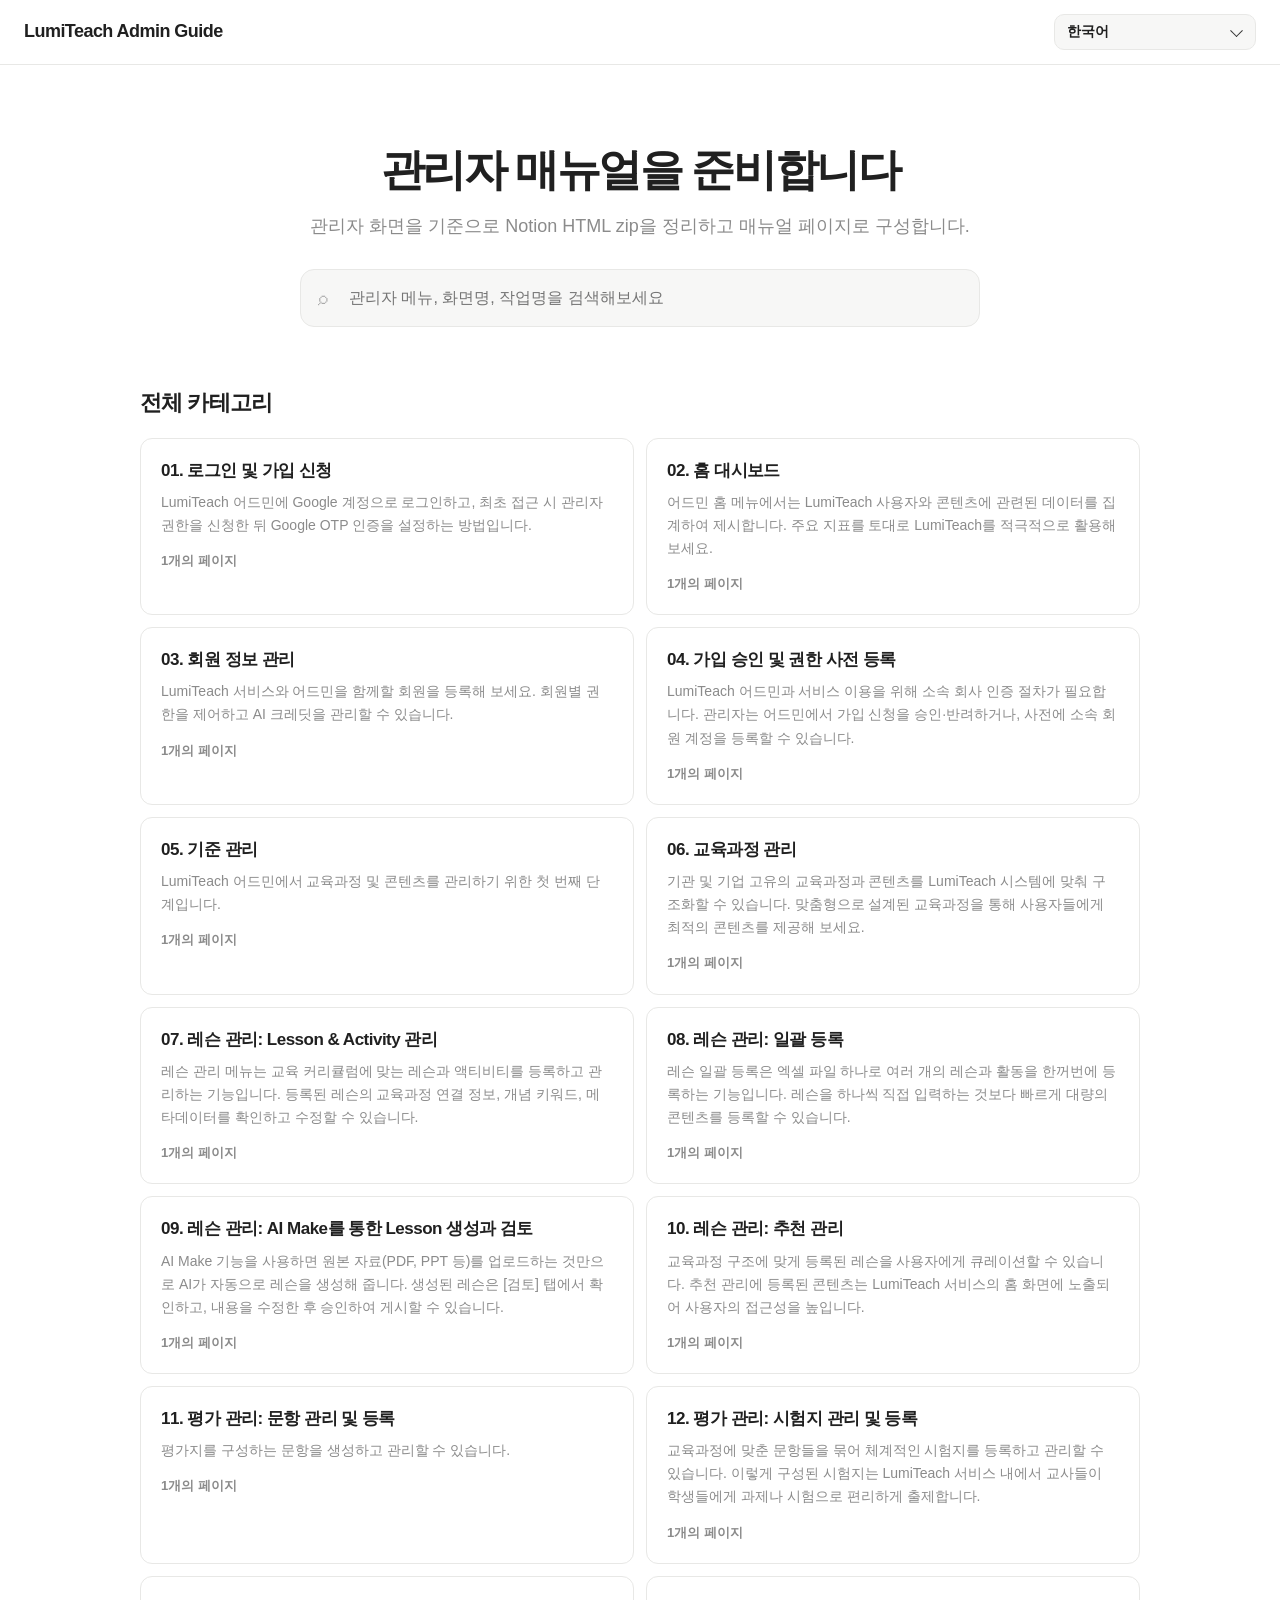
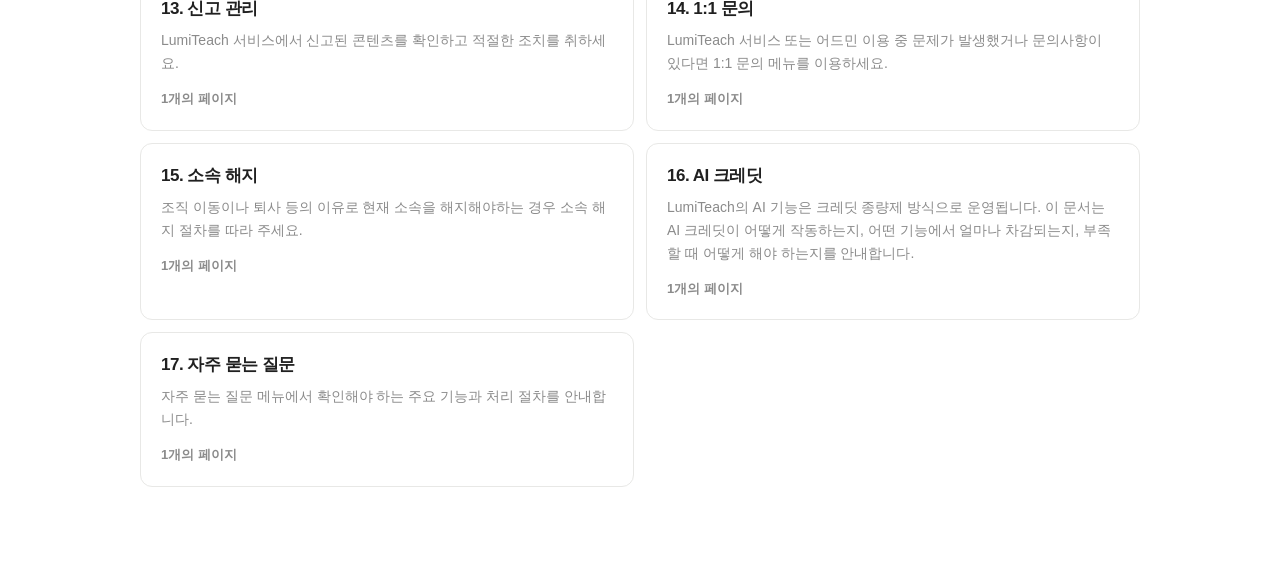
==== index.html @ 96db6079 "Initial admin manual site" ====
<!DOCTYPE html>
<html lang="ko">
<head>
  <meta charset="UTF-8" />
  <meta name="viewport" content="width=device-width, initial-scale=1.0" />
  <title>LumiTeach Admin Guide</title>
  <link rel="icon" href="lumiteach_assets/brand/lumiteach-favicon.png" />
  <link rel="stylesheet" href="styles.css" />
</head>
<body>
  <header class="global-header">
    <div class="logo" onclick="showHome()">LumiTeach Admin Guide</div>
    <div class="header-actions">
      <label class="visually-hidden" for="languageSelect">언어 선택</label>
      <span class="language-wrap">
        <select class="language-select" id="languageSelect" aria-label="언어 선택">
          <option value="ko">한국어</option>
          <option value="en">영어</option>
          <option value="pt">포르투갈어</option>
          <option value="es">스페인어</option>
          <option value="ja">일본어</option>
          <option value="vi">베트남어</option>
        </select>
      </span>
      <button class="menu-toggle" id="mobileMenuToggle" type="button" aria-label="메뉴 열기" aria-controls="leftTree" aria-expanded="false" onclick="toggleMobileMenu()">
        <span></span>
      </button>
    </div>
  </header>
  <div class="mobile-nav-backdrop" id="mobileNavBackdrop" onclick="closeMobileMenu()" aria-hidden="true"></div>

  <section class="view active" id="homeView">
    <div class="home-hero">
      <h1>무엇을 도와드릴까요?</h1>
      <p>LumiTeach를 시작하고 수업을 운영하는 데 필요한 모든 가이드를 확인해보세요.</p>
      <div class="search-wrap">
        <span class="search-icon">⌕</span>
        <input class="search-input" id="searchInput" placeholder="아티클 제목, 기능명, 오류 상황을 검색해보세요" />
        <div class="search-results" id="searchResults"></div>
      </div>
    </div>

    <main class="home-container">
      <section class="home-section">
        <h2 class="section-title">전체 카테고리</h2>
        <div class="category-grid" id="categoryGrid"></div>
      </section>
    </main>
  </section>

  <section class="view" id="articleView">
    <div class="article-shell">
      <aside class="left-nav">
        <div class="left-tree" id="leftTree"></div>
      </aside>
      <main class="article-main">
        <div class="article-inner">
          <article id="articleContent"></article>
        </div>
        <aside class="right-toc" id="rightToc"></aside>
      </main>
    </div>
  </section>

  <script src="data/manual-data.js"></script>
  <script src="data/translations.js"></script>
  <script src="app.js"></script>
</body>
</html>
---- styles.css ----
:root {
  --bg: #ffffff;
  --text: #202020;
  --muted: #8b8b8b;
  --subtle: #f7f7f6;
  --subtle-2: #efefed;
  --line: #e8e8e6;
  --hover: #f4f4f3;
  --primary: #204cff;
  --primary-soft: #eaf1ff;
  --accent-purple: #204cff;
  --accent-blue: #2563e9;
  --accent-navy: #233a78;
  --accent-teal: #0f7f78;
  --accent-coral: #d85f4f;
  --accent-amber: #f0a13d;
  --active: var(--primary-soft);
  --active-text: var(--primary);
  --callout: #f7f7f5;
  --content: 760px;
  --sidebar: 360px;
  --toc: 240px;
  --left-padding: 80px;
}

* { box-sizing: border-box; }

html {
  scroll-behavior: smooth;
  overflow-x: hidden;
}

body {
  margin: 0;
  overflow-x: hidden;
  background: var(--bg);
  color: var(--text);
  font-family: ui-sans-serif, -apple-system, BlinkMacSystemFont, "Segoe UI", "Apple SD Gothic Neo", "Noto Sans KR", sans-serif;
  font-size: 16px;
  line-height: 1.65;
  -webkit-font-smoothing: antialiased;
}

button, input, select { font: inherit; }
button { cursor: pointer; }
.view { display: none; }
.view.active { display: block; }

.visually-hidden {
  position: absolute;
  width: 1px;
  height: 1px;
  padding: 0;
  margin: -1px;
  overflow: hidden;
  clip: rect(0, 0, 0, 0);
  white-space: nowrap;
  border: 0;
}

.global-header {
  position: sticky;
  top: 0;
  z-index: 50;
  height: 65px;
  display: flex;
  align-items: center;
  justify-content: space-between;
  gap: 24px;
  padding: 0 var(--left-padding);
  background: rgba(255,255,255,0.94);
  backdrop-filter: blur(10px);
  border-bottom: 1px solid var(--line);
}

.logo {
  width: 280px;
  color: var(--text);
  font-size: 18px;
  font-weight: 750;
  letter-spacing: -0.03em;
  cursor: pointer;
}

.language-wrap {
  position: relative;
  display: inline-flex;
  align-items: center;
}

.language-wrap::after {
  content: "";
  position: absolute;
  right: 15px;
  top: 50%;
  width: 8px;
  height: 8px;
  border-right: 1.8px solid #333;
  border-bottom: 1.8px solid #333;
  pointer-events: none;
  transform: translateY(-64%) rotate(45deg);
}

.language-select {
  min-width: 132px;
  height: 36px;
  padding: 0 36px 0 12px;
  border: 1px solid var(--line);
  border-radius: 10px;
  appearance: none;
  -webkit-appearance: none;
  background: var(--subtle);
  color: var(--text);
  font-size: 14px;
  font-weight: 650;
  outline: none;
  cursor: pointer;
}

.language-select:focus {
  background: #fff;
  border-color: #d8d8d6;
}

.header-actions {
  display: flex;
  align-items: center;
  gap: 10px;
  margin-left: auto;
}

.menu-toggle {
  display: none;
  align-items: center;
  justify-content: center;
  width: 38px;
  height: 38px;
  border: 1px solid var(--line);
  border-radius: 10px;
  background: var(--subtle);
  color: var(--text);
}

.menu-toggle:hover { background: var(--hover); }

.menu-toggle span,
.menu-toggle::before,
.menu-toggle::after {
  content: "";
  display: block;
  width: 16px;
  height: 2px;
  border-radius: 999px;
  background: currentColor;
  transition: transform 160ms ease, opacity 160ms ease;
}

.menu-toggle {
  flex-direction: column;
  gap: 4px;
}

body.mobile-nav-open .menu-toggle span { opacity: 0; }
body.mobile-nav-open .menu-toggle::before { transform: translateY(6px) rotate(45deg); }
body.mobile-nav-open .menu-toggle::after { transform: translateY(-6px) rotate(-45deg); }

.mobile-nav-backdrop {
  display: none;
}

.home-hero {
  max-width: 760px;
  margin: 80px auto 58px;
  padding: 0 24px;
  text-align: center;
}

.home-hero h1 {
  margin: 0;
  font-size: 44px;
  line-height: 1.15;
  letter-spacing: -0.055em;
  font-weight: 800;
}

.home-hero p {
  margin: 16px 0 28px;
  color: var(--muted);
  font-size: 18px;
}

.search-wrap {
  position: relative;
  max-width: 680px;
  margin: 0 auto;
}

.search-icon {
  position: absolute;
  left: 18px;
  top: 50%;
  transform: translateY(-50%);
  color: #aaa;
  font-size: 19px;
  z-index: 1;
}

.search-input {
  width: 100%;
  height: 58px;
  padding: 0 20px 0 48px;
  border: 1px solid var(--line);
  border-radius: 14px;
  background: var(--subtle);
  color: var(--text);
  outline: none;
  font-size: 16px;
}

.search-input:focus {
  background: #fff;
  border-color: #d8d8d6;
}

.search-results {
  display: none;
  position: absolute;
  top: 68px;
  left: 0;
  right: 0;
  z-index: 20;
  border: 1px solid var(--line);
  border-radius: 14px;
  background: #fff;
  box-shadow: 0 18px 40px rgba(0,0,0,0.08);
  overflow: hidden;
  text-align: left;
}

.search-results.active { display: block; }

.result-item {
  padding: 14px 18px;
  border-bottom: 1px solid var(--line);
  cursor: pointer;
}

.result-item:hover { background: var(--hover); }
.result-item:last-child { border-bottom: 0; }

.result-item strong {
  display: block;
  color: var(--text);
  font-size: 14px;
}

.result-item span {
  color: var(--muted);
  font-size: 13px;
}

.home-container {
  max-width: 1080px;
  margin: 0 auto;
  padding: 0 40px 92px;
}

.home-section { margin-top: 46px; }

.section-title {
  margin: 0 0 16px;
  font-size: 22px;
  letter-spacing: -0.04em;
}

.category-grid {
  display: grid;
  grid-template-columns: repeat(2, minmax(0, 1fr));
  gap: 12px;
}

.category-card {
  padding: 18px 20px;
  border: 1px solid var(--line);
  border-radius: 12px;
  background: #fff;
  cursor: pointer;
}

.category-card:hover { background: var(--hover); }

.category-card h3 {
  margin: 0 0 6px;
  font-size: 17px;
  letter-spacing: -0.03em;
}

.category-card p {
  margin: 0 0 10px;
  color: var(--muted);
  font-size: 14px;
}

.category-card span {
  color: var(--muted);
  font-size: 13px;
  font-weight: 650;
}

.article-shell {
  display: grid;
  grid-template-columns: var(--sidebar) minmax(0, 1fr);
  min-width: 0;
  min-height: calc(100vh - 65px);
}

.left-nav {
  position: sticky;
  top: 65px;
  height: calc(100vh - 65px);
  padding: 40px 10px 40px var(--left-padding);
  border-right: 1px solid var(--line);
  background: #fff;
  overflow-y: auto;
  scrollbar-width: none;
  -ms-overflow-style: none;
}

.left-nav::-webkit-scrollbar {
  width: 0;
  height: 0;
  display: none;
}

.left-tree { max-width: 280px; }
.tree-block { margin-bottom: 8px; }

.tree-link, .tree-label, .chevron {
  width: 100%;
  border: 0;
  background: transparent;
  color: var(--text);
  text-align: left;
  border-radius: 8px;
}

.tree-parent {
  display: flex;
  align-items: center;
  gap: 9px;
  padding: 8px 10px;
  border-radius: 8px;
  font-size: 16px;
  font-weight: 540;
  letter-spacing: -0.025em;
}

.tree-sub .tree-parent {
  padding-left: 34px;
  font-size: 15px;
  font-weight: 500;
}

.tree-label {
  display: block;
  flex: 1;
  min-width: 0;
  width: auto;
  padding: 0;
  font: inherit;
  font-weight: inherit;
  letter-spacing: inherit;
  cursor: pointer;
}

.chevron {
  display: inline-flex;
  align-items: center;
  justify-content: center;
  width: 20px;
  height: 20px;
  flex: 0 0 20px;
  border-radius: 6px;
  color: #666;
  font-size: 12px;
  transition: transform 130ms ease, background 130ms ease;
  cursor: pointer;
}

.chevron-placeholder {
  width: 20px;
  height: 20px;
  flex: 0 0 20px;
}

.tree-parent:hover, .tree-link:hover { background: var(--hover); }
.tree-parent:hover .chevron { background: var(--hover); }
.chevron:hover { background: var(--subtle-2); }
.tree-parent:hover .chevron:hover { background: #e3e3e1; }
.tree-parent.active {
  background: var(--active);
}
.tree-parent.active .tree-label {
  color: var(--active-text);
  font-weight: 650;
}
.tree-block.open > .tree-parent .chevron, .tree-sub.open > .tree-parent .chevron { transform: rotate(90deg); }
.tree-children { display: none; }
.tree-block.open > .tree-children, .tree-sub.open > .tree-children { display: block; }

.tree-link {
  display: block;
  margin: 2px 0;
  padding: 8px 10px 8px 62px;
  font-size: 15px;
}

.tree-link.active {
  background: var(--active);
  color: var(--active-text);
  font-weight: 650;
}

.article-main {
  display: grid;
  grid-template-columns: minmax(0, 1fr) var(--toc);
  min-width: 0;
  gap: 48px;
  padding: 0 64px 120px;
}

.article-inner {
  width: 100%;
  max-width: var(--content);
  min-width: 0;
  margin: 0 auto;
  padding-top: 64px;
}

.article-header {
  padding-bottom: 12px;
}

.article-kicker {
  margin-bottom: 14px;
  color: var(--muted);
  font-size: 14px;
}

.article-title {
  margin: 0;
  font-size: 46px;
  line-height: 1.14;
  letter-spacing: -0.055em;
  font-weight: 800;
}

.article-desc {
  margin: 22px 0 0;
  color: var(--text);
  font-size: 21px;
  line-height: 1.55;
  letter-spacing: -0.03em;
}

.author-row {
  display: flex;
  align-items: center;
  gap: 12px;
  margin-top: 28px;
  color: var(--muted);
  font-size: 15px;
}

.avatar {
  width: 42px;
  height: 42px;
  border-radius: 50%;
  background:
    url("lumiteach_assets/brand/lumiteach-favicon.png") center / 28px 28px no-repeat,
    #fff;
  border: 1px solid var(--line);
}

.author-row strong {
  color: var(--text);
  font-weight: 650;
}

.content-body { padding-top: 28px; }

.callout {
  display: grid;
  grid-template-columns: 24px 1fr;
  gap: 12px;
  align-items: start;
  margin: 0 0 64px;
  padding: 18px 20px;
  border: 1px solid var(--line);
  border-radius: 10px;
  background: var(--callout);
}

.callout-icon {
  display: inline-grid;
  place-items: center;
  width: 22px;
  height: 22px;
  border-radius: 50%;
  background: #fff;
  border: 1px solid var(--line);
  color: #555;
  font-size: 14px;
  font-weight: 700;
  line-height: 1;
}

.callout h3 {
  margin: 0 0 4px;
  font-size: 16px;
  line-height: 1.45;
  letter-spacing: -0.02em;
}

.callout p {
  margin: 0;
  color: #444;
  font-size: 15px;
  line-height: 1.7;
  letter-spacing: -0.015em;
}

.article-section {
  margin: 0 0 48px;
  scroll-margin-top: 96px;
}

.article-section h2 {
  margin: 0 0 22px;
  font-size: 34px;
  line-height: 1.25;
  letter-spacing: -0.05em;
  font-weight: 750;
}

.article-section p, .article-section li {
  color: #333;
  font-size: 18px;
  line-height: 1.75;
  letter-spacing: -0.02em;
}

.section-copy p { margin: 0; }
.section-copy p + p { margin-top: 18px; }

.article-intro {
  margin-bottom: 28px;
  padding-bottom: 0;
}

.article-intro p {
  color: #333;
  font-size: 18px;
  line-height: 1.75;
  letter-spacing: -0.02em;
}

.article-intro .section-callout {
  margin-bottom: 0;
}

.section-copy h3 {
  margin: 30px 0 12px;
  color: var(--text);
  font-size: 22px;
  line-height: 1.35;
  letter-spacing: -0.035em;
  font-weight: 750;
}

.section-copy ul {
  margin: 14px 0 0;
  padding-left: 22px;
}

.section-copy li {
  margin: 7px 0;
  padding-left: 4px;
}

.section-copy strong {
  color: var(--text);
  font-weight: 750;
}

.section-copy code {
  padding: 2px 6px;
  border-radius: 6px;
  background: var(--subtle);
  color: var(--text);
  font-family: ui-monospace, SFMono-Regular, Menlo, Monaco, Consolas, monospace;
  font-size: 0.9em;
}

.section-copy blockquote {
  margin: 18px 0 0;
  padding: 16px 18px;
  border-left: 3px solid #d9d9d7;
  border-radius: 0 8px 8px 0;
  background: var(--subtle);
}

.section-copy blockquote p,
.section-copy blockquote li {
  font-size: 16px;
  color: #444;
}

.section-callout {
  display: grid;
  grid-template-columns: 28px 1fr;
  gap: 12px;
  align-items: start;
  margin: 20px 0 26px;
  padding: 18px 20px;
  border: 1px solid var(--line);
  border-radius: 10px;
  background: var(--callout);
}

.section-callout-icon {
  display: inline-grid;
  place-items: center;
  width: 28px;
  height: 28px;
  border-radius: 50%;
  background: #fff;
  border: 1px solid var(--line);
  font-size: 16px;
  line-height: 1;
}

.section-callout > span > strong {
  display: block;
  margin-bottom: 4px;
  color: var(--text);
  font-size: 16px;
  line-height: 1.45;
  letter-spacing: -0.02em;
}

.section-callout-body strong {
  display: inline;
  margin: 0;
  font-size: inherit;
  line-height: inherit;
}

.section-callout-body p,
.section-callout-body li {
  color: #444;
  font-size: 16px;
  line-height: 1.7;
  letter-spacing: -0.015em;
}

.section-callout-body ul {
  margin-top: 8px;
}



.manual-table-figure {
  margin: 26px 0 36px;
}

.manual-table-wrap {
  width: 100%;
  max-width: 100%;
  overflow-x: auto;
  border: 1px solid var(--line);
  border-radius: 10px;
  background: #fff;
  -webkit-overflow-scrolling: touch;
}

.manual-table {
  width: 100%;
  min-width: 640px;
  border-collapse: separate;
  border-spacing: 0;
  color: #333;
  font-size: 14px;
  line-height: 1.55;
  letter-spacing: -0.01em;
}

.manual-table th,
.manual-table td {
  min-width: 120px;
  padding: 12px 14px;
  border-right: 1px solid var(--line);
  border-bottom: 1px solid var(--line);
  text-align: left;
  vertical-align: top;
}

.manual-table th:last-child,
.manual-table td:last-child {
  border-right: 0;
}

.manual-table tbody tr:last-child td {
  border-bottom: 0;
}

.manual-table thead th {
  background: #f6f8ff;
  color: var(--text);
  font-weight: 750;
  white-space: nowrap;
}

.manual-table tbody tr:nth-child(even) td {
  background: #fbfbfc;
}

.manual-table td code,
.manual-table th code {
  padding: 2px 5px;
  border-radius: 5px;
  background: #f0f2f5;
  font-size: .92em;
}

.manual-table-figure figcaption {
  margin-top: 8px;
  color: var(--muted);
  font-size: 13px;
  line-height: 1.5;
}

.section-copy p + .manual-table-figure,
.section-copy ul + .manual-table-figure,
.section-copy blockquote + .manual-table-figure {
  margin-top: 24px;
}

.manual-table-figure + p,
.manual-table-figure + ul,
.manual-table-figure + blockquote,
.manual-table-figure + .manual-image {
  margin-top: 30px;
}

.manual-image {
  margin: 24px 0 34px;
  border: 1px solid var(--line);
  border-radius: 10px;
  background: #fff;
  overflow: hidden;
}

.section-copy p + .manual-image,
.section-copy ul + .manual-image,
.section-copy blockquote + .manual-image {
  margin-top: 24px;
}

.manual-image + p,
.manual-image + ul,
.manual-image + blockquote,
.manual-image + .manual-table-figure {
  margin-top: 30px;
}

.manual-image + .manual-image {
  margin-top: -8px;
}

.section-copy ul + p,
.section-copy blockquote + p {
  margin-top: 24px;
}

.manual-image img {
  display: block;
  width: 100%;
  height: auto;
}

.manual-image figcaption {
  padding: 10px 14px;
  border-top: 1px solid var(--line);
  color: var(--muted);
  font-size: 13px;
  line-height: 1.5;
}

@media (max-width: 700px) {
  .manual-table {
    min-width: 560px;
    font-size: 13px;
  }

  .manual-table th,
  .manual-table td {
    min-width: 108px;
    padding: 10px 12px;
  }
}

.media-block {
  margin-top: 26px;
  aspect-ratio: 16 / 9;
  border-radius: 10px;
  border: 1px solid var(--line);
  background: linear-gradient(135deg, #2f2f2f 0%, #f0a13d 45%, #f7efe7 100%);
  overflow: hidden;
  position: relative;
}

.media-block::before {
  content: "LumiTeach Guide";
  position: absolute;
  left: 28px;
  top: 26px;
  color: #fff;
  font-size: 26px;
  font-weight: 800;
  letter-spacing: -0.04em;
}

.media-block::after {
  content: "▶";
  position: absolute;
  left: 50%;
  top: 50%;
  transform: translate(-50%, -50%);
  display: grid;
  place-items: center;
  width: 72px;
  height: 72px;
  border-radius: 50%;
  background: rgba(0,0,0,0.55);
  color: #fff;
  font-size: 28px;
}

.info-card {
  margin-top: 22px;
  padding: 18px 20px;
  border: 1px solid var(--line);
  border-radius: 12px;
  background: #fafafa;
}

.info-card h3 {
  margin: 0 0 8px;
  font-size: 18px;
}

.info-card p {
  margin: 0;
  color: #555;
  font-size: 16px;
}

.bottom-nav {
  display: flex;
  justify-content: space-between;
  gap: 16px;
  margin-top: 28px;
  padding-top: 0;
  border-top: 0;
}

.bottom-nav button {
  border: 1px solid var(--line);
  background: #fff;
  border-radius: 10px;
  padding: 12px 16px;
  color: var(--text);
  font-weight: 650;
}

.bottom-nav button:hover { background: var(--hover); }

.right-toc {
  position: sticky;
  top: 100px;
  align-self: start;
  padding-top: 64px;
}

.toc-title {
  margin: 0 0 14px;
  font-size: 12px;
  font-weight: 700;
  color: var(--muted);
  text-transform: uppercase;
  letter-spacing: .05em;
}

.toc-link {
  display: block;
  padding: 7px 10px;
  border-radius: 8px;
  color: #666;
  font-size: 14px;
  text-decoration: none;
}

.toc-link:hover, .toc-link.active {
  background: var(--hover);
  color: var(--text);
}

.hub-layout {
  grid-template-columns: minmax(0, 1fr);
}

.hub-layout .right-toc {
  display: none;
}

.hub-layout .article-inner {
  width: min(820px, 100%);
  max-width: 820px;
  justify-self: center;
  margin: 0;
}

.hub-page {
  padding-top: 22px;
}

.hub-cover {
  display: grid;
  place-items: center;
  min-height: 260px;
  margin-bottom: 28px;
  border: 1px solid var(--line);
  border-radius: 10px;
  background:
    linear-gradient(135deg, rgba(32, 76, 255, 0.08), rgba(90, 162, 255, 0.1)),
    #fafafa;
}

.article-cover {
  min-height: 220px;
  margin: 0 0 32px;
}

.hub-cover-mark {
  display: grid;
  place-items: center;
  width: 128px;
  height: 128px;
  border-radius: 30px;
  background: linear-gradient(135deg, #eaf1ff, #f6f9ff);
  border: 1px solid rgba(32, 76, 255, 0.14);
  color: var(--active-text);
  font-size: 38px;
  font-weight: 800;
  letter-spacing: 0;
}

.hub-cover-symbol {
  display: grid;
  place-items: center;
  width: 148px;
  height: 148px;
  border-radius: 34px;
  border: 1px solid rgba(255,255,255,0.55);
  background: var(--cover-bg, linear-gradient(135deg, #eaf1ff, #f6f9ff));
  color: var(--cover-color, var(--active-text));
  box-shadow: 0 22px 48px rgba(32, 76, 255, 0.14), inset 0 0 0 1px rgba(255,255,255,0.42);
  font-size: var(--cover-size, 52px);
  font-weight: 850;
  line-height: 1;
  letter-spacing: 0;
  text-align: center;
}

.hub-cover-cluster {
  position: relative;
  width: min(340px, 78%);
  height: 190px;
}

.cover-tile {
  position: absolute;
  left: var(--tile-left, 50%);
  top: var(--tile-top, 50%);
  z-index: var(--tile-z, 1);
  display: grid;
  place-items: center;
  width: var(--tile-size, 92px);
  height: var(--tile-size, 92px);
  border-radius: 22px;
  border: 1px solid rgba(255,255,255,0.6);
  background: var(--cover-bg, linear-gradient(135deg, #eaf1ff, #f6f9ff));
  color: var(--cover-color, var(--active-text));
  box-shadow: 0 18px 38px rgba(48, 48, 48, 0.14), inset 0 0 0 1px rgba(255,255,255,0.42);
  font-size: var(--cover-size, 30px);
  font-weight: 850;
  line-height: 1;
  letter-spacing: 0;
  text-align: center;
  transform: translate(-50%, -50%) rotate(var(--tile-rotate, 0deg)) scale(var(--tile-scale, 1));
}

.hub-kicker {
  margin: 0 0 8px;
  color: var(--active-text);
  font-size: 13px;
  font-weight: 750;
}

.hub-title {
  margin: 0;
  font-size: 44px;
  line-height: 1.16;
  letter-spacing: -0.055em;
  font-weight: 800;
}

.hub-desc {
  margin: 14px 0 28px;
  color: #444;
  font-size: 17px;
  line-height: 1.65;
  letter-spacing: -0.02em;
}

.hub-menu-list {
  border-top: 1px solid var(--line);
}

.hub-menu-item {
  width: 100%;
  display: grid;
  grid-template-columns: minmax(0, 1fr) 228px;
  gap: 32px;
  align-items: center;
  padding: 34px 0;
  border: 0;
  border-bottom: 1px solid var(--line);
  background: transparent;
  color: var(--text);
  text-align: left;
}

.hub-menu-item:hover h2 {
  color: var(--active-text);
}

.compact-hub-page .hub-menu-item {
  grid-template-columns: minmax(0, 1fr);
  gap: 0;
  padding: 22px 0;
}

.compact-hub-page .hub-menu-item p,
.compact-hub-page .hub-menu-count,
.compact-hub-page .hub-thumb {
  display: none;
}

.hub-menu-item h2 {
  margin: 0 0 8px;
  font-size: 22px;
  line-height: 1.35;
  letter-spacing: -0.035em;
}

.hub-menu-item p {
  margin: 0;
  color: #666;
  font-size: 15px;
  line-height: 1.6;
  letter-spacing: -0.015em;
}

.hub-menu-count {
  display: block;
  margin-top: 12px;
  color: #999;
  font-size: 13px;
  font-weight: 650;
}

.hub-thumb {
  display: grid;
  place-items: center;
  min-height: 138px;
  border-radius: 8px;
  border: 1px solid var(--line);
  background: #fafafa;
  color: var(--active-text);
  font-size: 13px;
  font-weight: 750;
}

.hub-symbol {
  display: grid;
  place-items: center;
  width: 92px;
  height: 92px;
  border-radius: 24px;
  background: var(--symbol-bg, linear-gradient(135deg, #eaf1ff, #fff));
  color: var(--symbol-color, var(--active-text));
  box-shadow: inset 0 0 0 1px rgba(255,255,255,0.45);
  font-size: var(--symbol-size, 38px);
  font-weight: 850;
  line-height: 1;
  letter-spacing: 0;
  text-align: center;
}

@media (max-width: 1300px) {
  :root { --left-padding: 24px; }
  .logo { width: auto; }
  .article-main { grid-template-columns: 1fr; padding: 0 48px 96px; }
  .right-toc { display: none; }
}

@media (max-width: 960px) {
  .article-shell { grid-template-columns: 1fr; }
  .left-nav {
    position: fixed;
    top: 65px;
    left: 0;
    z-index: 70;
    width: min(340px, calc(100vw - 48px));
    height: calc(100vh - 65px);
    padding: 24px 18px 32px;
    border-right: 1px solid var(--line);
    border-bottom: 0;
    background: #fff;
    box-shadow: 22px 0 42px rgba(0,0,0,0.12);
    transform: translateX(-105%);
    transition: transform 180ms ease;
  }

  body.mobile-nav-open .left-nav {
    transform: translateX(0);
  }

  body.mobile-nav-open {
    overflow: hidden;
  }

  body.article-active .menu-toggle {
    display: inline-flex;
  }

  .mobile-nav-backdrop {
    position: fixed;
    inset: 65px 0 0;
    z-index: 65;
    display: block;
    background: rgba(0,0,0,0.22);
    opacity: 0;
    pointer-events: none;
    transition: opacity 180ms ease;
  }

  body.mobile-nav-open .mobile-nav-backdrop {
    opacity: 1;
    pointer-events: auto;
  }

  .left-tree { max-width: none; }
  .global-header {
    gap: 12px;
    padding: 0 16px;
  }
  .logo {
    font-size: 16px;
  }
  .language-select {
    min-width: 112px;
    height: 34px;
    padding: 0 32px 0 10px;
    font-size: 13px;
  }
  .language-wrap::after {
    right: 13px;
    width: 7px;
    height: 7px;
  }
  .menu-toggle {
    width: 34px;
    height: 34px;
  }
  .article-main { grid-template-columns: minmax(0, 1fr); padding: 0 24px 80px; }
  .article-inner { max-width: 100%; }
  .article-title { font-size: 34px; }
  .hub-title { font-size: 36px; }
  .hub-cover { min-height: 210px; }
  .hub-menu-item {
    grid-template-columns: 1fr;
    gap: 14px;
  }
  .hub-thumb {
    min-height: 72px;
  }
  .hub-symbol {
    width: 74px;
    height: 74px;
    border-radius: 20px;
    font-size: 32px;
  }
  .category-grid { grid-template-columns: 1fr; }
}
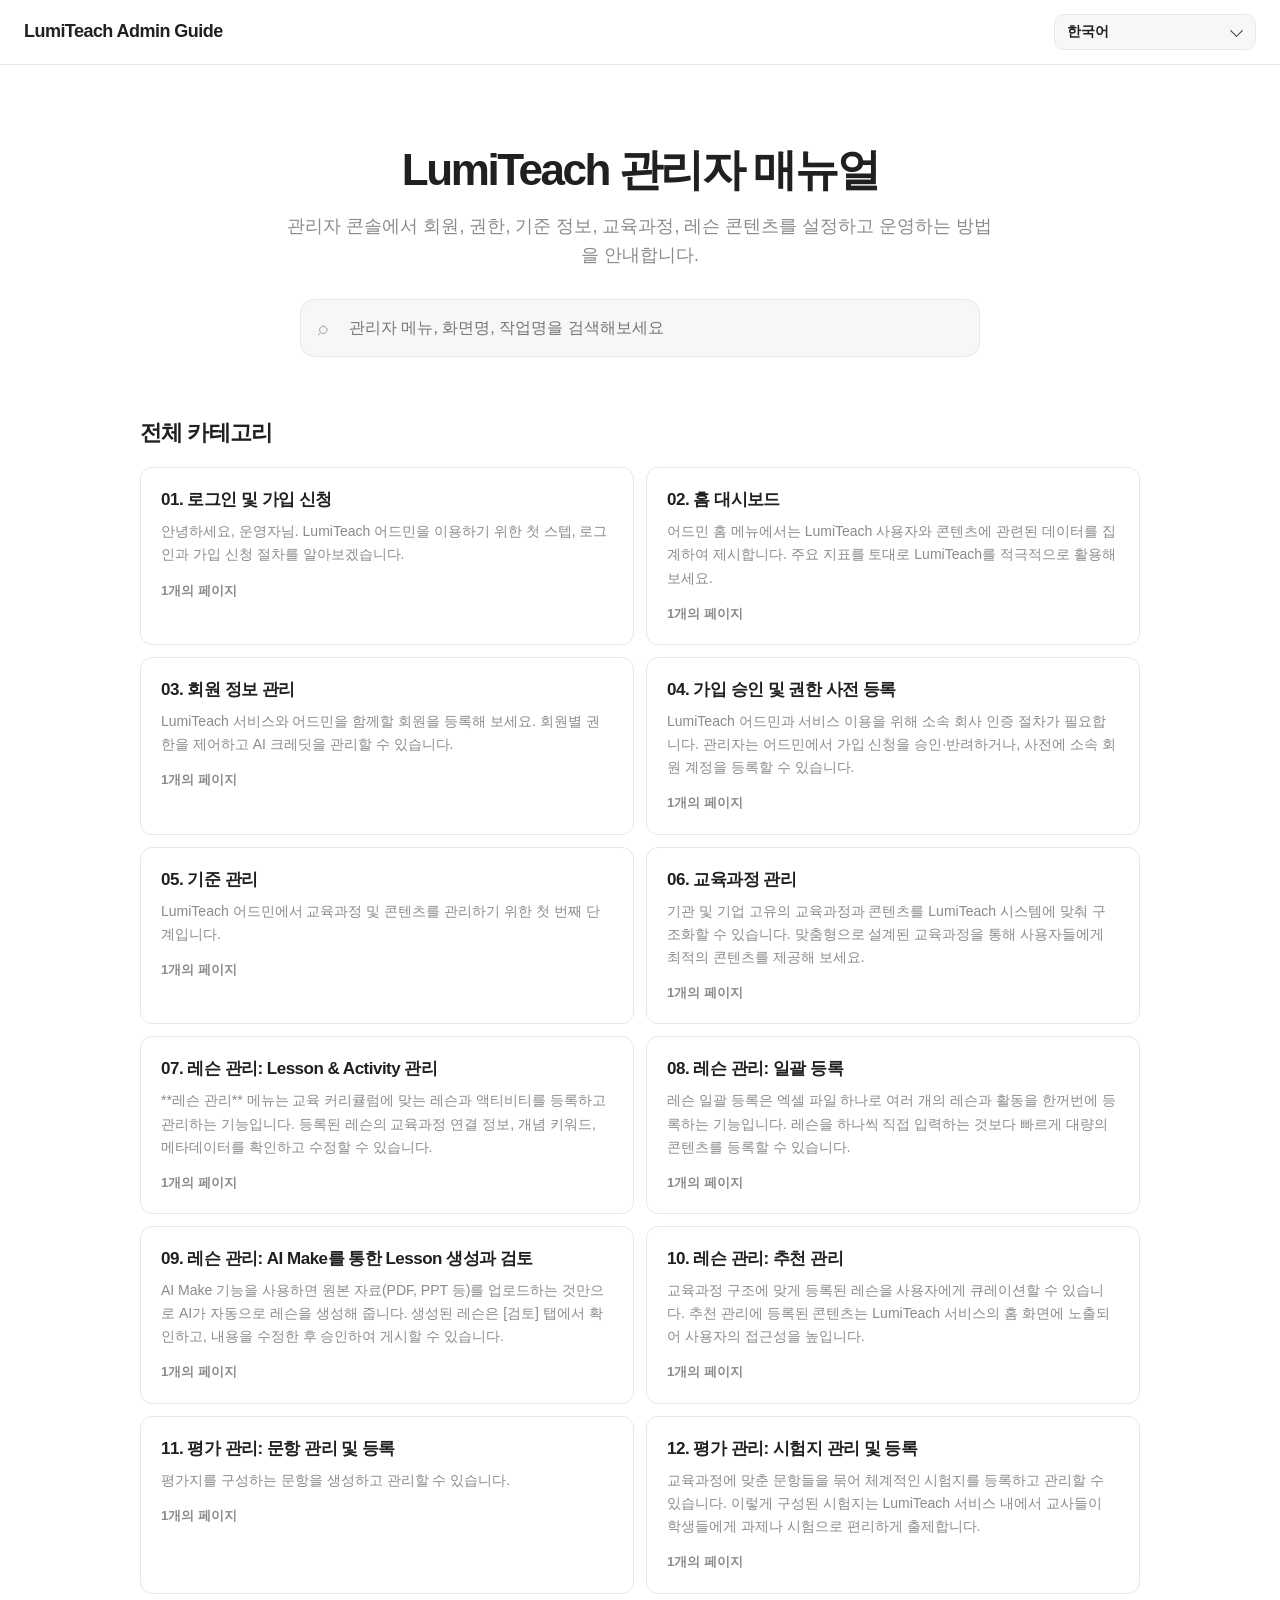
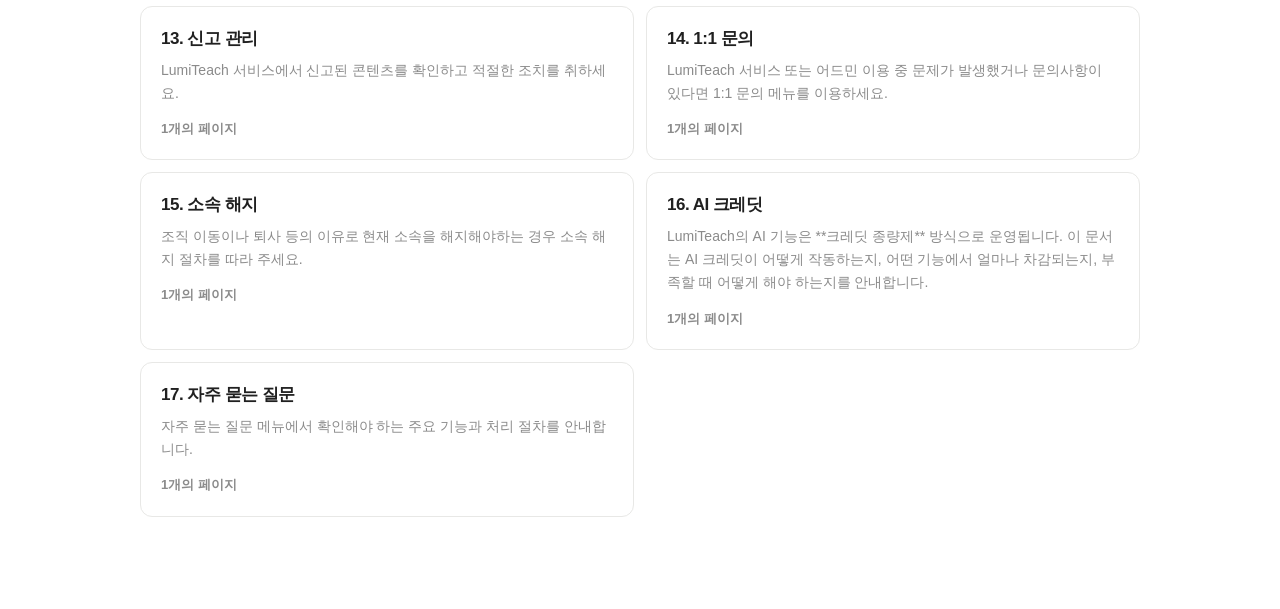
==== commit d1fd84e2: "Update admin manual translations" ====
--- a/index.html
+++ b/index.html
@@ -31,8 +31,8 @@
 
   <section class="view active" id="homeView">
     <div class="home-hero">
-      <h1>무엇을 도와드릴까요?</h1>
-      <p>LumiTeach를 시작하고 수업을 운영하는 데 필요한 모든 가이드를 확인해보세요.</p>
+      <h1>LumiTeach 관리자 매뉴얼</h1>
+      <p>관리자 화면에서 회원, 권한, 기준, 교육과정, 레슨, 공지와 문의 기능을 설정하고 운영하는 방법을 확인하세요.</p>
       <div class="search-wrap">
         <span class="search-icon">⌕</span>
         <input class="search-input" id="searchInput" placeholder="아티클 제목, 기능명, 오류 상황을 검색해보세요" />
@@ -64,6 +64,12 @@
 
   <script src="data/manual-data.js"></script>
   <script src="data/translations.js"></script>
+  <script src="data/translations/ko.js"></script>
+  <script src="data/translations/en.js"></script>
+  <script src="data/translations/pt.js"></script>
+  <script src="data/translations/es.js"></script>
+  <script src="data/translations/ja.js"></script>
+  <script src="data/translations/vi.js"></script>
   <script src="app.js"></script>
 </body>
 </html>
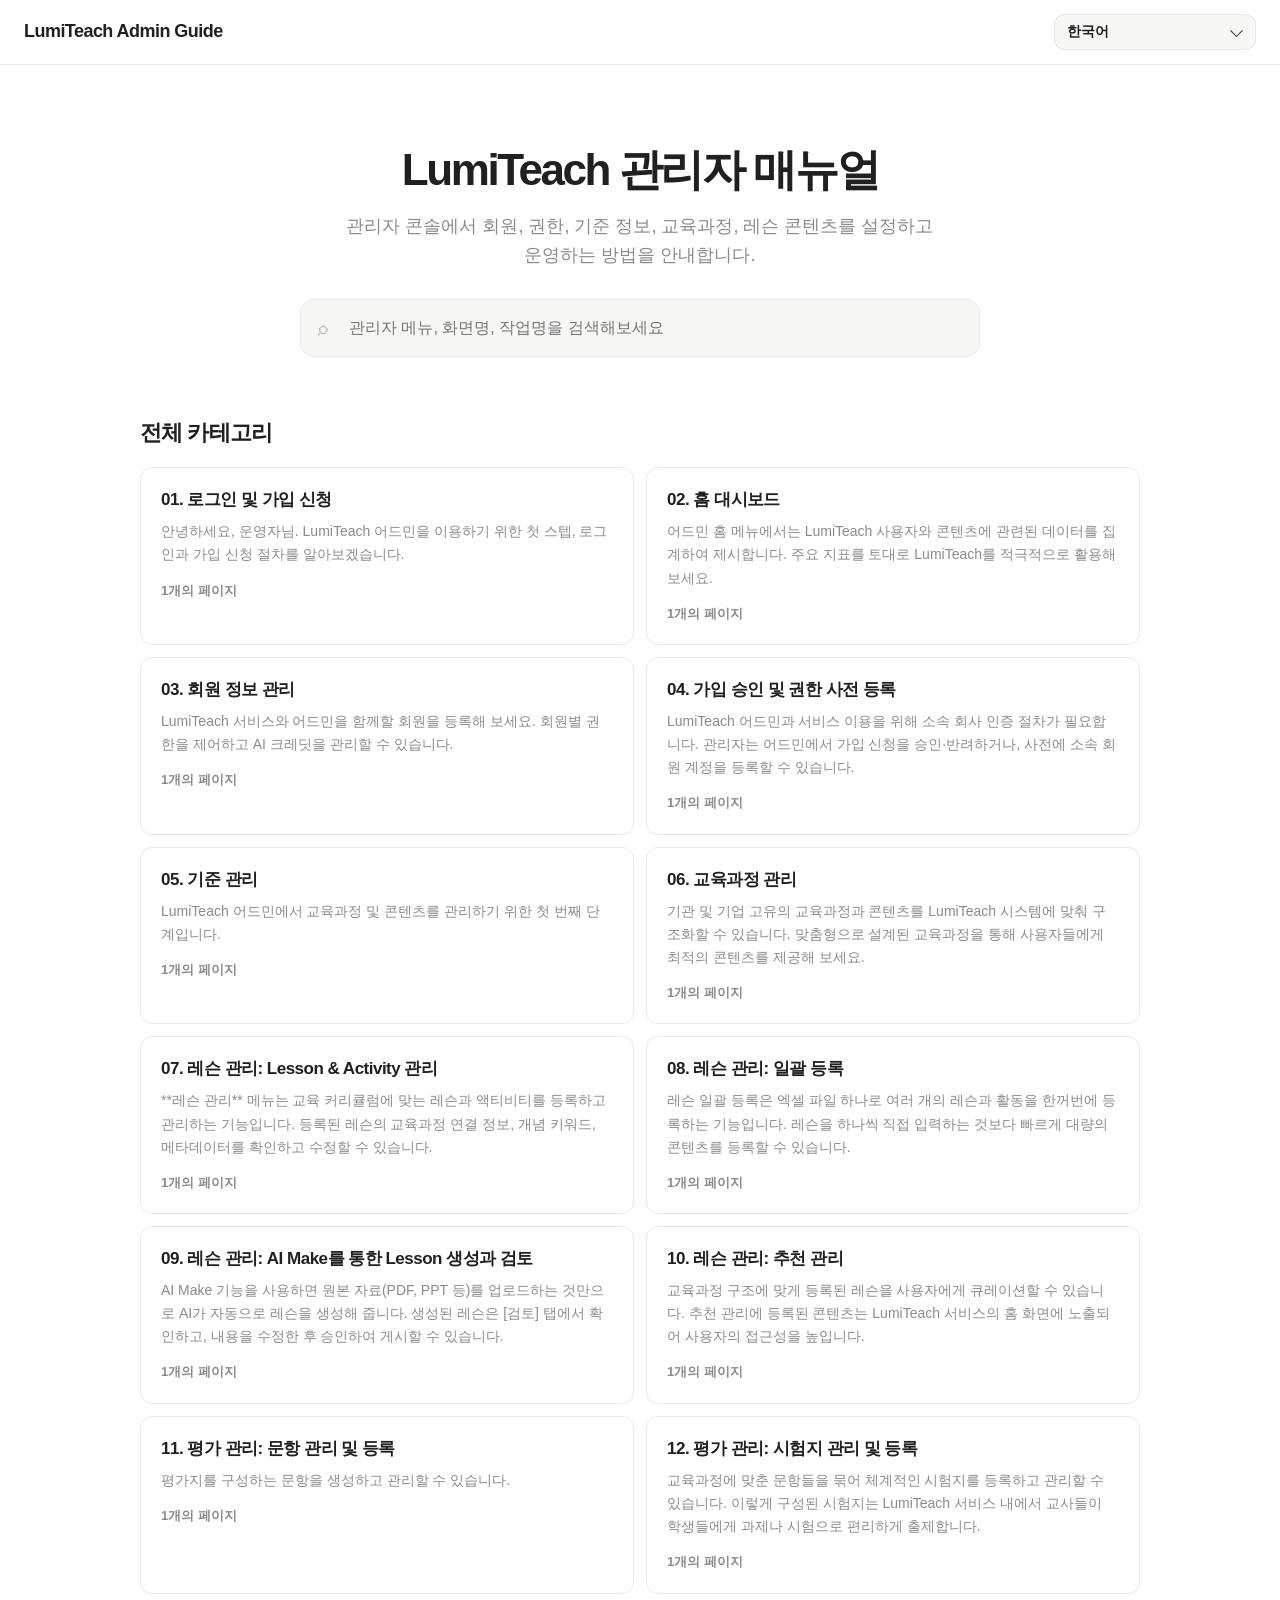
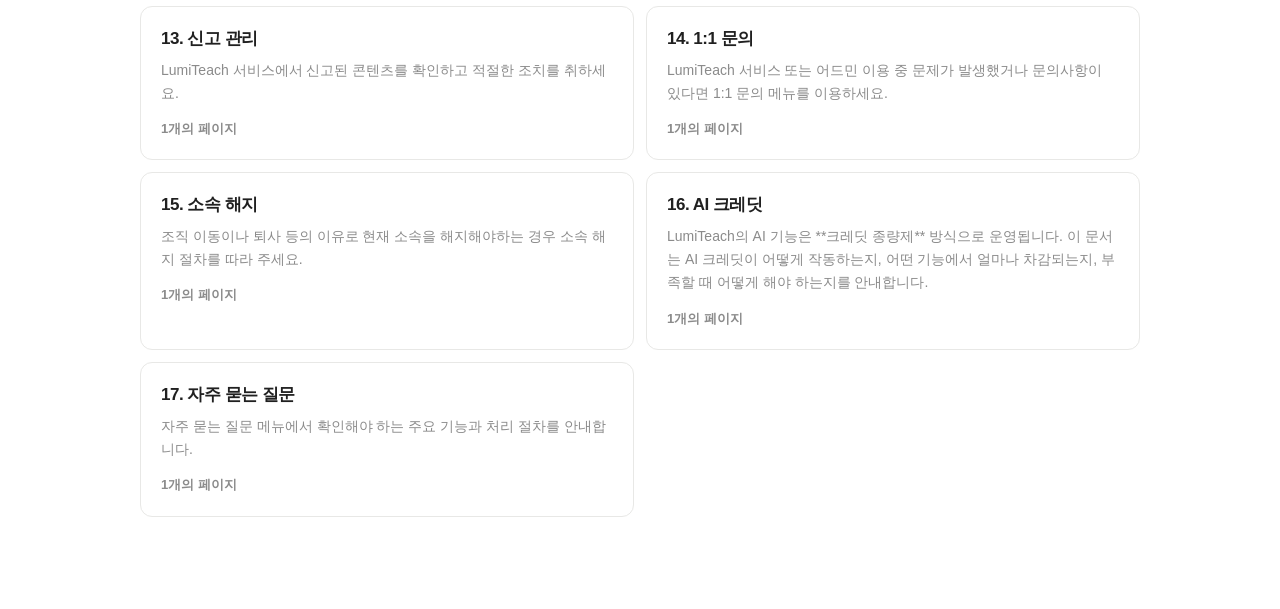
==== commit 72990019: "Update admin home description and toc" ====
--- a/index.html
+++ b/index.html
@@ -32,7 +32,7 @@
   <section class="view active" id="homeView">
     <div class="home-hero">
       <h1>LumiTeach 관리자 매뉴얼</h1>
-      <p>관리자 화면에서 회원, 권한, 기준, 교육과정, 레슨, 공지와 문의 기능을 설정하고 운영하는 방법을 확인하세요.</p>
+      <p>관리자 콘솔에서 회원, 권한, 기준 정보, 교육과정, 레슨 콘텐츠를 설정하고<br />운영하는 방법을 안내합니다.</p>
       <div class="search-wrap">
         <span class="search-icon">⌕</span>
         <input class="search-input" id="searchInput" placeholder="아티클 제목, 기능명, 오류 상황을 검색해보세요" />
--- a/styles.css
+++ b/styles.css
@@ -187,6 +187,7 @@
   margin: 16px 0 28px;
   color: var(--muted);
   font-size: 18px;
+  white-space: pre-line;
 }
 
 .search-wrap {
@@ -911,9 +912,31 @@
   text-decoration: none;
 }
 
+.toc-link-level-1 {
+  color: var(--text);
+  font-weight: 700;
+}
+
+.toc-link-level-2 {
+  margin-left: 10px;
+}
+
+.toc-link-level-3 {
+  margin-left: 22px;
+  padding-top: 5px;
+  padding-bottom: 5px;
+  color: #777;
+  font-size: 13px;
+}
+
 .toc-link:hover, .toc-link.active {
   background: var(--hover);
   color: var(--text);
+}
+
+.article-title,
+.section-copy h3 {
+  scroll-margin-top: 96px;
 }
 
 .hub-layout {
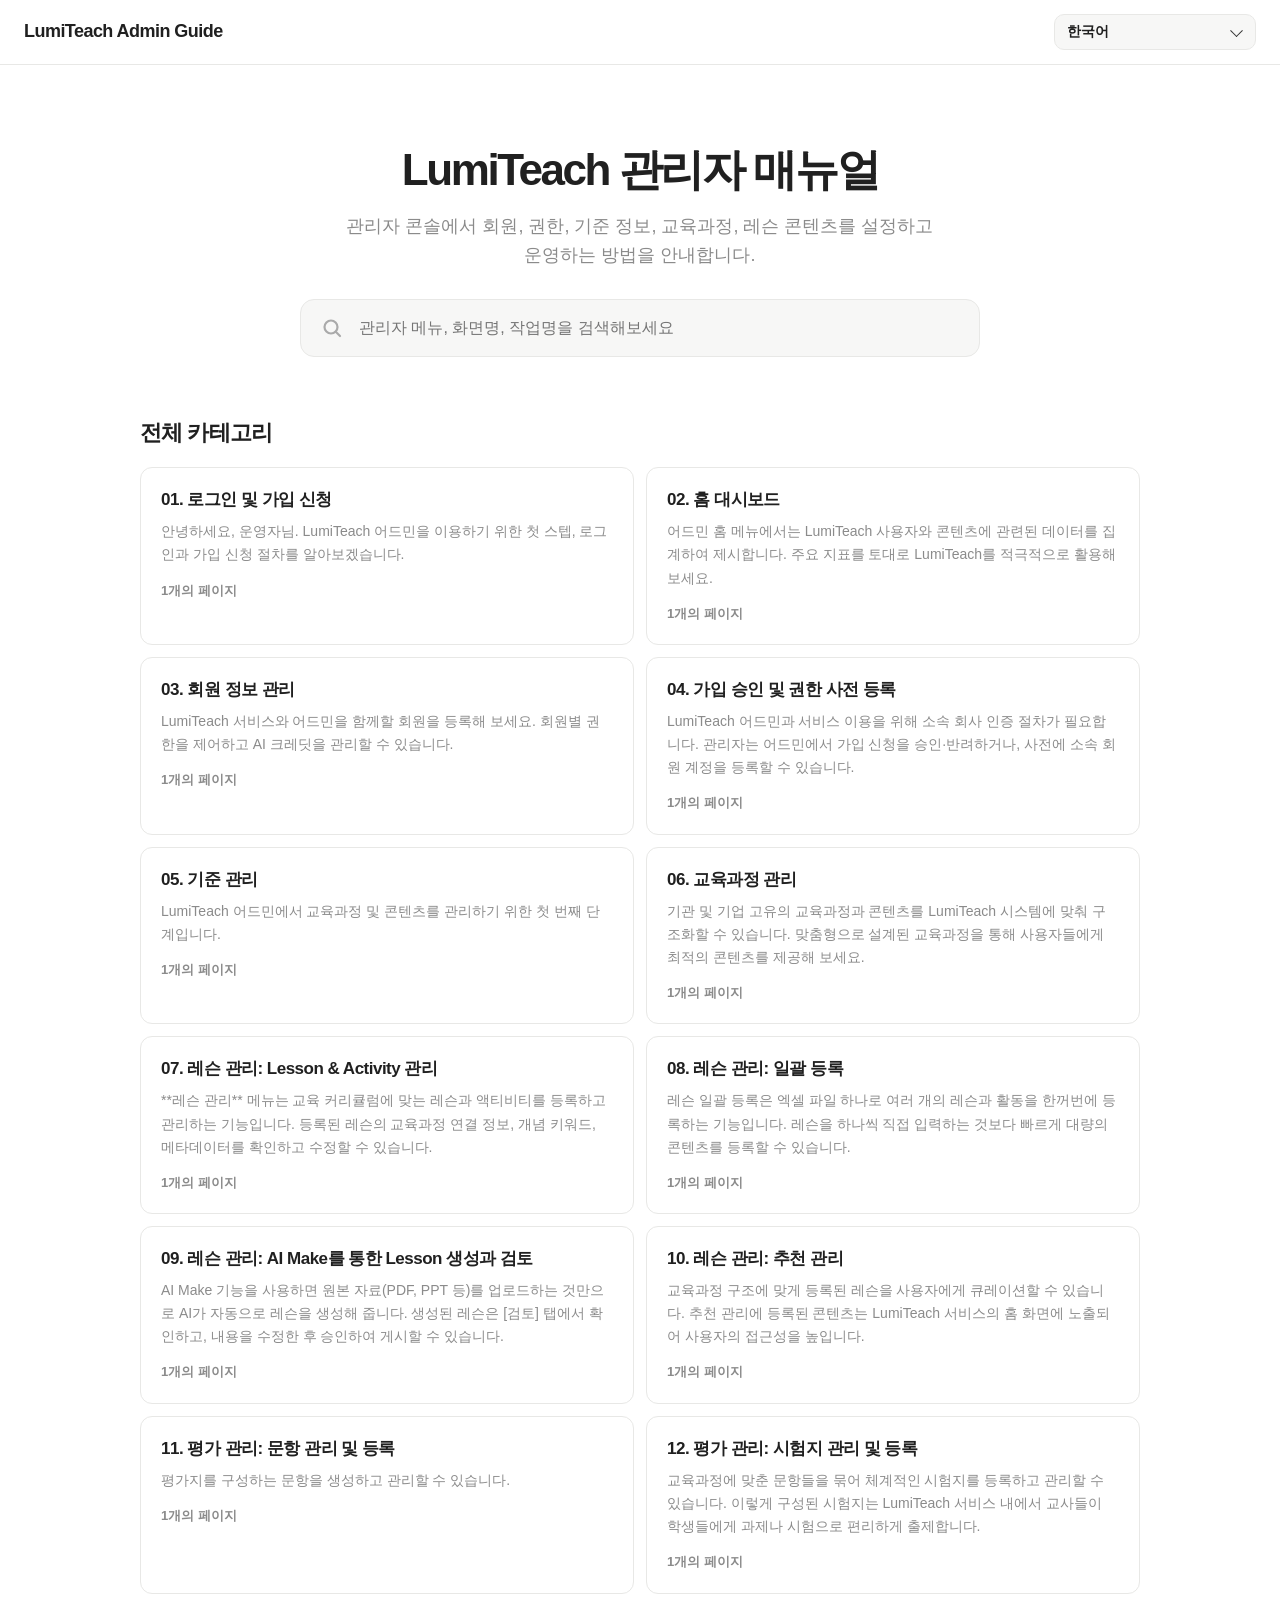
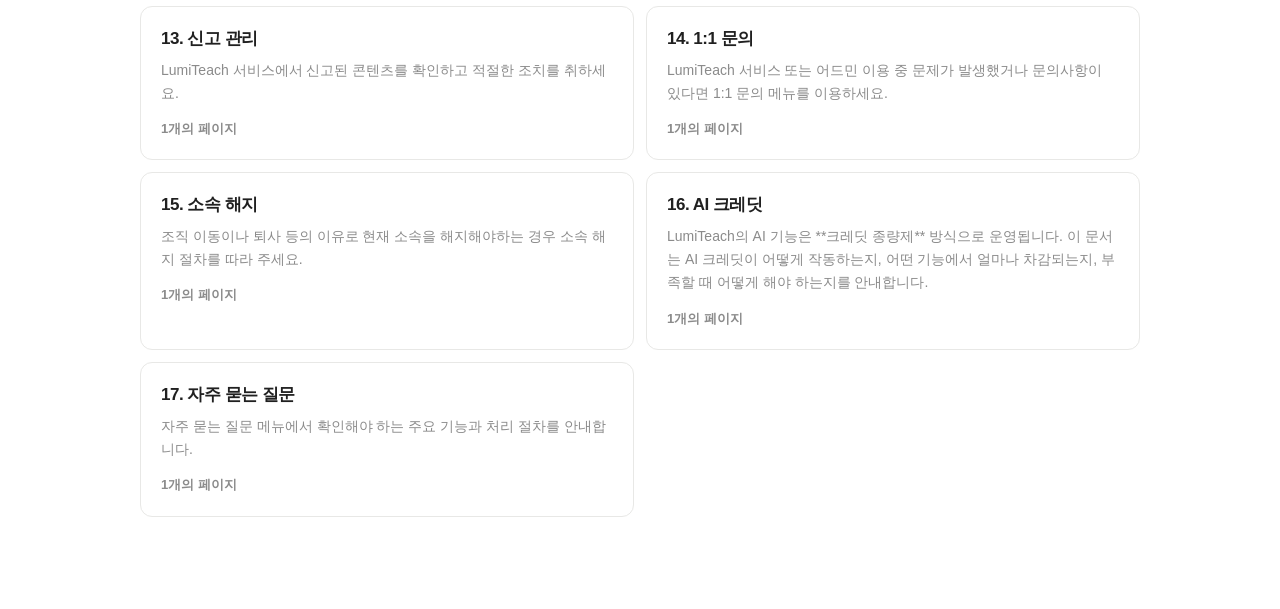
==== commit 224d75ba: "Fix search icon rendering" ====
--- a/index.html
+++ b/index.html
@@ -34,7 +34,12 @@
       <h1>LumiTeach 관리자 매뉴얼</h1>
       <p>관리자 콘솔에서 회원, 권한, 기준 정보, 교육과정, 레슨 콘텐츠를 설정하고<br />운영하는 방법을 안내합니다.</p>
       <div class="search-wrap">
-        <span class="search-icon">⌕</span>
+        <span class="search-icon" aria-hidden="true">
+          <svg viewBox="0 0 24 24" focusable="false">
+            <circle cx="11" cy="11" r="6.5"></circle>
+            <path d="M16 16l4 4"></path>
+          </svg>
+        </span>
         <input class="search-input" id="searchInput" placeholder="아티클 제목, 기능명, 오류 상황을 검색해보세요" />
         <div class="search-results" id="searchResults"></div>
       </div>
--- a/styles.css
+++ b/styles.css
@@ -41,6 +41,11 @@
   -webkit-font-smoothing: antialiased;
 }
 
+body.article-active {
+  height: 100vh;
+  overflow: hidden;
+}
+
 button, input, select { font: inherit; }
 button { cursor: pointer; }
 .view { display: none; }
@@ -198,18 +203,32 @@
 
 .search-icon {
   position: absolute;
-  left: 18px;
+  left: 20px;
   top: 50%;
   transform: translateY(-50%);
   color: #aaa;
-  font-size: 19px;
+  width: 24px;
+  height: 24px;
+  display: block;
   z-index: 1;
+  pointer-events: none;
+}
+
+.search-icon svg {
+  display: block;
+  width: 100%;
+  height: 100%;
+  fill: none;
+  stroke: currentColor;
+  stroke-width: 2.2;
+  stroke-linecap: round;
+  stroke-linejoin: round;
 }
 
 .search-input {
   width: 100%;
   height: 58px;
-  padding: 0 20px 0 48px;
+  padding: 0 20px 0 58px;
   border: 1px solid var(--line);
   border-radius: 14px;
   background: var(--subtle);
@@ -313,6 +332,16 @@
   grid-template-columns: var(--sidebar) minmax(0, 1fr);
   min-width: 0;
   min-height: calc(100vh - 65px);
+}
+
+body.article-active #articleView,
+body.article-active .article-shell {
+  height: calc(100vh - 65px);
+}
+
+body.article-active .article-shell {
+  min-height: 0;
+  overflow: hidden;
 }
 
 .left-nav {
@@ -426,8 +455,16 @@
   display: grid;
   grid-template-columns: minmax(0, 1fr) var(--toc);
   min-width: 0;
+  min-height: 0;
   gap: 48px;
   padding: 0 64px 120px;
+}
+
+body.article-active .article-main {
+  height: calc(100vh - 65px);
+  overflow-y: auto;
+  overscroll-behavior: contain;
+  scroll-behavior: smooth;
 }
 
 .article-inner {
@@ -579,6 +616,15 @@
   font-weight: 750;
 }
 
+.section-copy h4 {
+  margin: 24px 0 10px;
+  color: #333;
+  font-size: 19px;
+  line-height: 1.42;
+  letter-spacing: -0.025em;
+  font-weight: 720;
+}
+
 .section-copy ul {
   margin: 14px 0 0;
   padding-left: 22px;
@@ -641,7 +687,7 @@
   line-height: 1;
 }
 
-.section-callout > span > strong {
+.section-callout-content > strong {
   display: block;
   margin-bottom: 4px;
   color: var(--text);
@@ -659,10 +705,15 @@
 
 .section-callout-body p,
 .section-callout-body li {
+  margin: 0;
   color: #444;
   font-size: 16px;
   line-height: 1.7;
   letter-spacing: -0.015em;
+}
+
+.section-callout-body p + p {
+  margin-top: 0;
 }
 
 .section-callout-body ul {
@@ -876,6 +927,9 @@
   border-top: 0;
 }
 
+.bottom-nav.only-next { justify-content: flex-end; }
+.bottom-nav.only-prev { justify-content: flex-start; }
+
 .bottom-nav button {
   border: 1px solid var(--line);
   background: #fff;
@@ -929,13 +983,22 @@
   font-size: 13px;
 }
 
+.toc-link-level-4 {
+  margin-left: 34px;
+  padding-top: 4px;
+  padding-bottom: 4px;
+  color: #888;
+  font-size: 13px;
+}
+
 .toc-link:hover, .toc-link.active {
   background: var(--hover);
   color: var(--text);
 }
 
 .article-title,
-.section-copy h3 {
+.section-copy h3,
+.section-copy h4 {
   scroll-margin-top: 96px;
 }
 
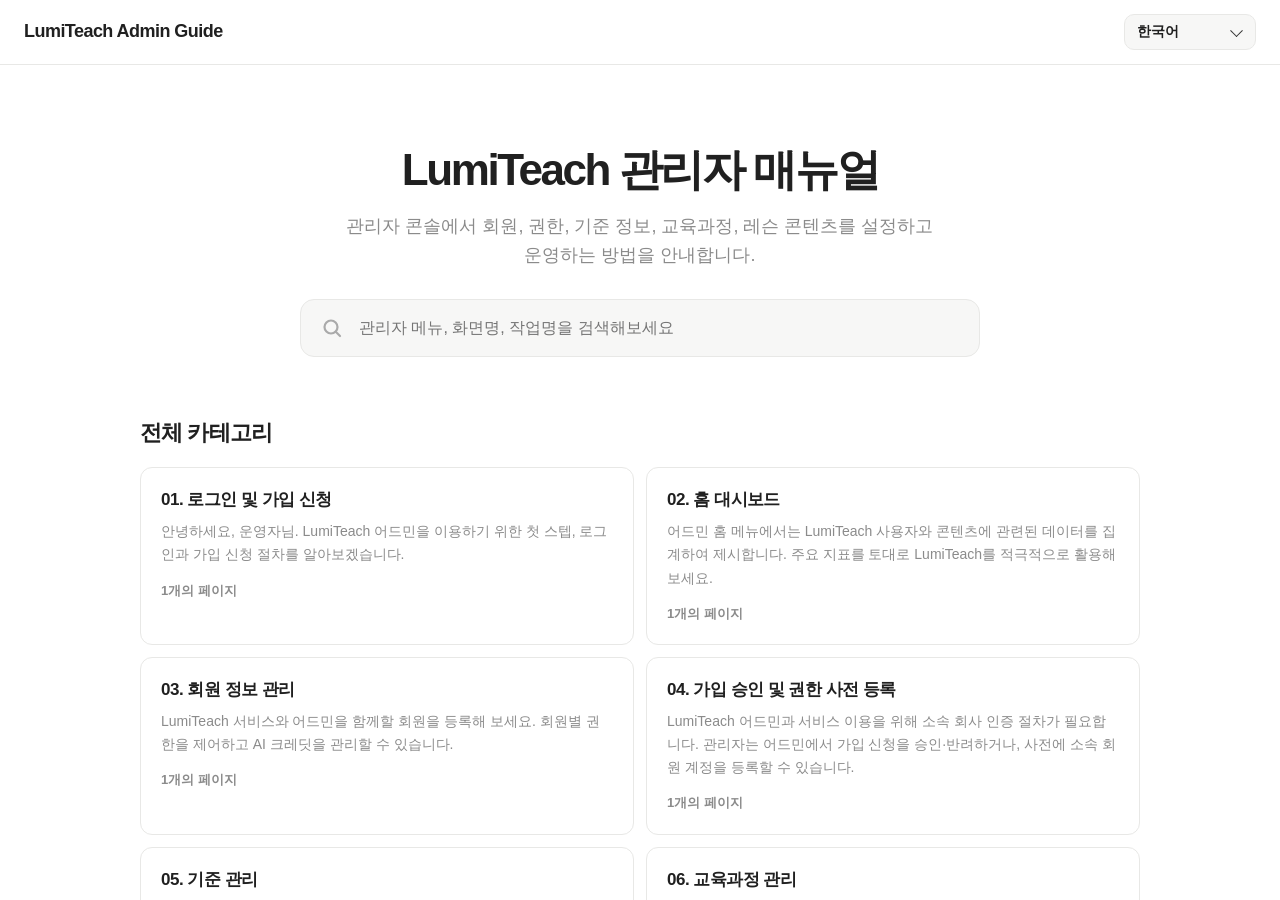
==== commit ef6c9194: "Add admin manual header search" ====
--- a/index.html
+++ b/index.html
@@ -11,6 +11,16 @@
   <header class="global-header">
     <div class="logo" onclick="showHome()">LumiTeach Admin Guide</div>
     <div class="header-actions">
+      <div class="search-wrap header-search-wrap" id="headerSearchWrap">
+        <span class="search-icon" aria-hidden="true">
+          <svg viewBox="0 0 24 24" focusable="false">
+            <circle cx="11" cy="11" r="6.5"></circle>
+            <path d="M16 16l4 4"></path>
+          </svg>
+        </span>
+        <input class="search-input" id="headerSearchInput" placeholder="아티클 제목, 기능명, 오류 상황을 검색해보세요" autocomplete="off" aria-label="검색" />
+        <div class="search-results" id="headerSearchResults"></div>
+      </div>
       <label class="visually-hidden" for="languageSelect">언어 선택</label>
       <span class="language-wrap">
         <select class="language-select" id="languageSelect" aria-label="언어 선택">
--- a/styles.css
+++ b/styles.css
@@ -27,11 +27,14 @@
 
 html {
   scroll-behavior: smooth;
+  height: 100%;
   overflow-x: hidden;
 }
 
 body {
   margin: 0;
+  height: 100vh;
+  overflow: hidden;
   overflow-x: hidden;
   background: var(--bg);
   color: var(--text);
@@ -50,6 +53,17 @@
 button { cursor: pointer; }
 .view { display: none; }
 .view.active { display: block; }
+
+#homeView.active {
+  height: calc(100vh - 65px);
+  overflow-y: auto;
+  overscroll-behavior: contain;
+}
+
+#articleView.active {
+  height: calc(100vh - 65px);
+  overflow: hidden;
+}
 
 .visually-hidden {
   position: absolute;
@@ -66,7 +80,7 @@
 .global-header {
   position: sticky;
   top: 0;
-  z-index: 50;
+  z-index: 200;
   height: 65px;
   display: flex;
   align-items: center;
@@ -132,6 +146,43 @@
   align-items: center;
   gap: 10px;
   margin-left: auto;
+}
+
+.header-search-wrap {
+  display: none;
+  flex: 0 1 360px;
+  width: clamp(240px, 28vw, 360px);
+  max-width: 360px;
+  margin: 0;
+  z-index: 210;
+}
+
+body.article-active .header-search-wrap {
+  display: block;
+}
+
+.header-search-wrap .search-input {
+  height: 38px;
+  padding: 0 14px 0 42px;
+  border-radius: 10px;
+  background: #fff;
+  font-size: 14px;
+}
+
+.header-search-wrap .search-icon {
+  left: 14px;
+  width: 18px;
+  height: 18px;
+}
+
+.header-search-wrap .search-results {
+  top: 46px;
+  left: auto;
+  right: 0;
+  z-index: 220;
+  width: min(420px, calc(100vw - 32px));
+  max-height: min(480px, calc(100vh - 96px));
+  overflow-y: auto;
 }
 
 .menu-toggle {
@@ -1266,6 +1317,58 @@
   .logo {
     font-size: 16px;
   }
+  body.article-active .header-search-wrap {
+    flex: 0 0 34px;
+    width: 34px;
+    max-width: none;
+  }
+  .header-search-wrap .search-input {
+    width: 34px;
+    height: 34px;
+    padding: 0 0 0 32px;
+    color: transparent;
+    caret-color: var(--text);
+  }
+  .header-search-wrap .search-input::placeholder {
+    color: transparent;
+  }
+  .header-search-wrap .search-icon {
+    left: 9px;
+    width: 17px;
+    height: 17px;
+  }
+  body.article-active .header-search-wrap:focus-within {
+    position: fixed;
+    top: 73px;
+    left: 16px;
+    right: 16px;
+    z-index: 80;
+    flex: none;
+    width: auto;
+    max-width: none;
+  }
+  .header-search-wrap:focus-within .search-input {
+    width: 100%;
+    height: 44px;
+    padding: 0 16px 0 44px;
+    background: #fff;
+    color: var(--text);
+    box-shadow: 0 18px 38px rgba(0,0,0,0.1);
+  }
+  .header-search-wrap:focus-within .search-input::placeholder {
+    color: #8a8a8a;
+  }
+  .header-search-wrap:focus-within .search-icon {
+    left: 15px;
+    width: 20px;
+    height: 20px;
+  }
+  .header-search-wrap .search-results {
+    top: 52px;
+    left: 0;
+    right: 0;
+    width: auto;
+  }
   .language-select {
     min-width: 112px;
     height: 34px;
@@ -1301,3 +1404,15 @@
   }
   .category-grid { grid-template-columns: 1fr; }
 }
+
+@media (max-width: 640px) {
+  .logo {
+    max-width: calc(100vw - 224px);
+    overflow: hidden;
+    text-overflow: ellipsis;
+    white-space: nowrap;
+  }
+  .language-select {
+    min-width: 104px;
+  }
+}
